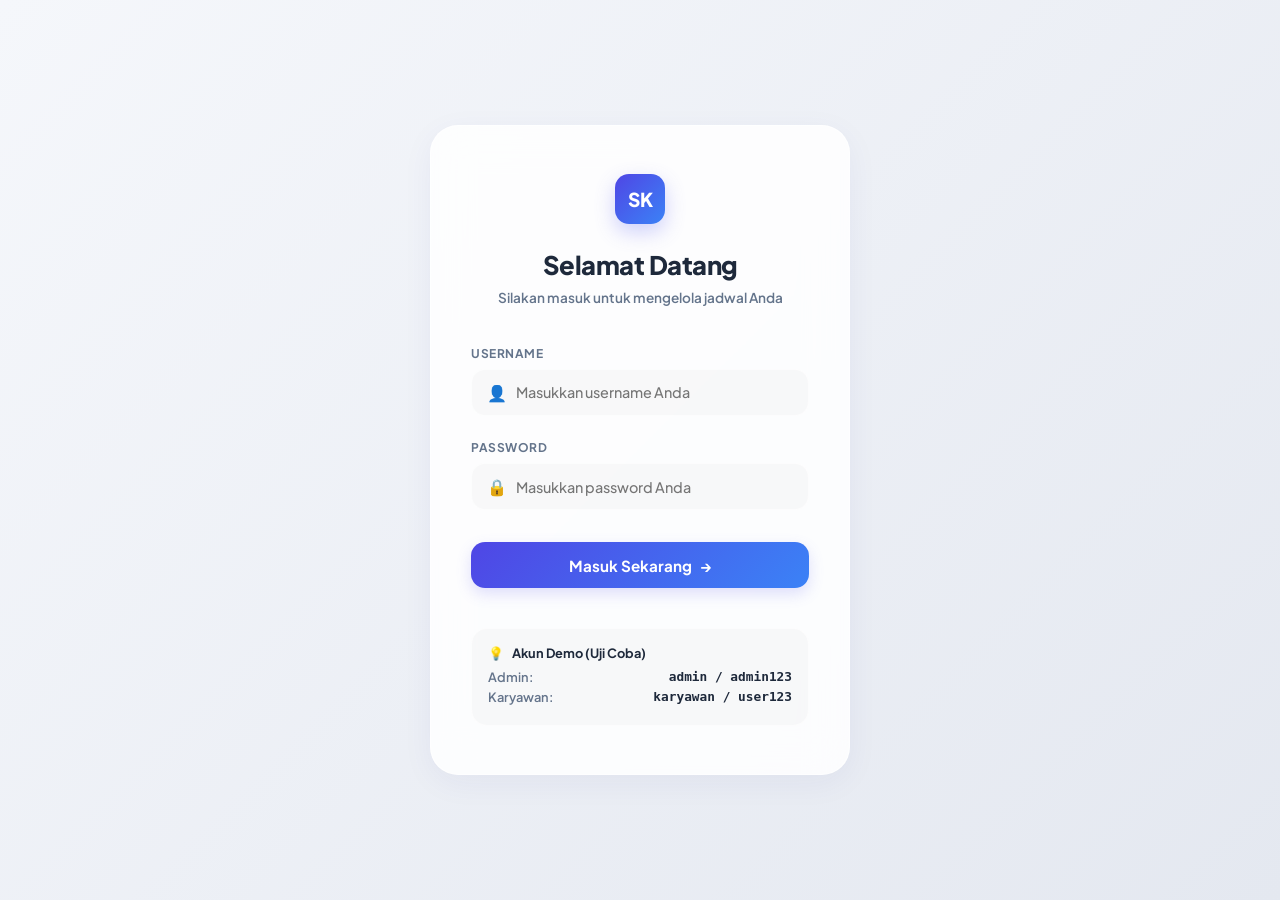
==== login.html @ 846942dc "Add files via upload" ====
<!DOCTYPE html>
<html lang="id">
<head>
    <meta charset="UTF-8">
    <meta name="viewport" content="width=device-width, initial-scale=1.0">
    <title>Masuk - Sistem Manajemen Kerja</title>
    <link rel="stylesheet" href="style.css">
    <link rel="preconnect" href="https://fonts.googleapis.com">
    <link rel="preconnect" href="https://fonts.gstatic.com" crossorigin>
    <link href="https://fonts.googleapis.com/css2?family=Plus+Jakarta+Sans:wght@400;600;700;800&display=swap" rel="stylesheet">
</head>
<body class="login-page">

    <div class="login-container">
        <div class="login-header">
            <div class="login-logo">
                <span>SK</span>
            </div>
            <h2>Selamat Datang</h2>
            <p>Silakan masuk untuk mengelola jadwal Anda</p>
        </div>

        <form id="loginForm">
            <div class="input-group">
                <label for="username">Username</label>
                <div class="input-wrapper">
                    <span class="input-icon">👤</span>
                    <input type="text" id="username" required placeholder="Masukkan username Anda">
                </div>
            </div>

            <div class="input-group">
                <label for="password">Password</label>
                <div class="input-wrapper">
                    <span class="input-icon">🔒</span>
                    <input type="password" id="password" required placeholder="Masukkan password Anda">
                </div>
            </div>

            <button type="submit" class="btn-login">
                <span>Masuk Sekarang</span>
                <span class="btn-arrow">→</span>
            </button>
        </form>

        <div class="credentials-hint">
            <div class="hint-header">
                <span>💡</span> <strong>Akun Demo (Uji Coba)</strong>
            </div>
            <div class="hint-body">
                <div class="hint-row">
                    <span class="hint-role">Admin:</span>
                    <span class="hint-creds">admin / admin123</span>
                </div>
                <div class="hint-row">
                    <span class="hint-role">Karyawan:</span>
                    <span class="hint-creds">karyawan / user123</span>
                </div>
            </div>
        </div>
    </div>

    <script src="script.js"></script>
    <script>
        // Memastikan tema gelap/terang terbawa sejak di halaman login
        document.addEventListener('DOMContentLoaded', function() {
            const currentTheme = localStorage.getItem('theme') || 'light';
            document.documentElement.setAttribute('data-theme', currentTheme);
        });
    </script>
</body>
</html>
---- style.css ----
/* --- TEMA & VARIABEL --- */
:root {
    --bg-gradient: linear-gradient(135deg, #f5f7fb 0%, #e4e8f0 100%);
    --glass-bg: rgba(255, 255, 255, 0.85);
    --glass-border: rgba(255, 255, 255, 0.6);
    --text-primary: #1e293b;
    --text-secondary: #64748b;
    
    --sidebar-bg: #ffffff;
    --sidebar-active-bg: linear-gradient(135deg, #4f46e5 0%, #3b82f6 100%);
    --sidebar-active-text: #ffffff;
    
    --accent-gradient: linear-gradient(135deg, #4f46e5 0%, #3b82f6 100%);
    --danger-gradient: linear-gradient(135deg, #ef4444 0%, #f43f5e 100%);
    --success-gradient: linear-gradient(135deg, #10b981 0%, #059669 100%);
    --warning-gradient: linear-gradient(135deg, #f59e0b 0%, #d97706 100%);
    
    --glass-shadow: 0 8px 32px 0 rgba(31, 38, 135, 0.05);
}

[data-theme="dark"] {
    --bg-gradient: radial-gradient(circle at top left, #0f172a, #020617);
    --glass-bg: rgba(30, 41, 59, 0.6);
    --glass-border: rgba(255, 255, 255, 0.05);
    --text-primary: #f8fafc;
    --text-secondary: #94a3b8;
    
    --sidebar-bg: rgba(15, 23, 42, 0.8);
    --sidebar-active-bg: linear-gradient(135deg, #6366f1 0%, #a855f7 100%);
    
    --accent-gradient: linear-gradient(135deg, #6366f1 0%, #a855f7 100%);
    --glass-shadow: 0 8px 32px 0 rgba(0, 0, 0, 0.3);
}

* {
    margin: 0; padding: 0; box-sizing: border-box;
    font-family: 'Plus Jakarta Sans', system-ui, sans-serif;
    transition: all 0.25s cubic-bezier(0.4, 0, 0.2, 1);
}

body {
    background: var(--bg-gradient);
    color: var(--text-primary);
    min-height: 100vh;
}

/* --- LAYOUT --- */
.dashboard-container {
    display: flex; height: 100vh; padding: 1.5rem; gap: 1.5rem;
}

.sidebar {
    width: 260px; background: var(--sidebar-bg); backdrop-filter: blur(10px);
    border: 1px solid var(--glass-border); border-radius: 24px;
    box-shadow: var(--glass-shadow); display: flex; flex-direction: column;
    justify-content: space-between; padding: 2rem 1.25rem;
}

.sidebar .logo h3 {
    font-weight: 800; font-size: 1.3rem; background: var(--accent-gradient);
    -webkit-background-clip: text; -webkit-text-fill-color: transparent;
    background-clip: text; color: transparent;
    text-align: center; margin-bottom: 2.5rem;
}

.sidebar ul { list-style: none; }
.sidebar ul li { margin-bottom: 0.5rem; }
.sidebar ul li a {
    color: var(--text-secondary); text-decoration: none; display: flex;
    padding: 0.85rem 1.25rem; border-radius: 14px; font-weight: 600; font-size: 0.9rem;
}
.sidebar ul li a:hover { background: rgba(255, 255, 255, 0.1); color: var(--text-primary); transform: translateX(4px); }
.sidebar ul li a.active { background: var(--sidebar-active-bg); color: var(--sidebar-active-text); box-shadow: 0 4px 15px rgba(99, 102, 241, 0.25); }

.sidebar-footer { text-align: center; font-size: 0.75rem; color: var(--text-secondary); }

.content { flex: 1; display: flex; flex-direction: column; overflow: hidden; }

/* --- HEADER & PROFIL DROPDOWN --- */
/* --- PERBAIKAN LAPISAN HEADER & DROPDOWN --- */
header {
    display: flex; 
    justify-content: space-between; 
    align-items: center;
    margin-bottom: 1.5rem; 
    background: var(--glass-bg); 
    backdrop-filter: blur(10px);
    border: 1px solid var(--glass-border); 
    padding: 1rem 2rem;
    border-radius: 20px; 
    box-shadow: var(--glass-shadow);
    
    /* Tambahkan dua baris ini agar berada paling depan */
    position: relative;
    z-index: 200; 
}

.header-right { 
    position: relative; 
    z-index: 210; /* Pastikan area profil lebih tinggi dari headernya */
}

/* Cari bagian dropdown-menu dan pastikan z-index-nya tinggi juga */
.dropdown-menu {
    position: absolute; 
    top: 120%; 
    right: 0; 
    width: 220px;
    background: var(--glass-bg); 
    backdrop-filter: blur(15px);
    border: 1px solid var(--glass-border); 
    border-radius: 16px;
    box-shadow: 0 10px 25px rgba(0,0,0,0.1); 
    padding: 0.75rem;
    display: flex; 
    flex-direction: column; 
    gap: 0.25rem;
    opacity: 0; 
    visibility: hidden; 
    transform: translateY(-10px);
    
    /* Tambahkan/pastikan baris ini ada */
    z-index: 300; 
}

header {
    display: flex; justify-content: space-between; align-items: center;
    margin-bottom: 1.5rem; background: var(--glass-bg); backdrop-filter: blur(10px);
    border: 1px solid var(--glass-border); padding: 1rem 2rem;
    border-radius: 20px; box-shadow: var(--glass-shadow);
}

header h2 { font-weight: 800; font-size: 1.4rem; letter-spacing: -0.5px; }
.date-now { color: var(--text-secondary); font-size: 0.85rem; font-weight: 600; }

.header-right { position: relative; }

.profile-dropdown {
    display: flex; align-items: center; gap: 1rem; cursor: pointer;
    background: rgba(0, 0, 0, 0.03); padding: 0.5rem 1rem; border-radius: 14px;
    border: 1px solid transparent;
}
[data-theme="dark"] .profile-dropdown { background: rgba(255, 255, 255, 0.05); }
.profile-dropdown:hover { border-color: var(--glass-border); background: rgba(0, 0, 0, 0.05); }

.profile-info { text-align: right; }
.profile-name { display: block; font-weight: 700; font-size: 0.9rem; }
.profile-role { display: block; font-size: 0.75rem; color: var(--text-secondary); font-weight: 600; }

.profile-avatar {
    width: 40px; height: 40px; background: var(--accent-gradient);
    border-radius: 12px; display: flex; justify-content: center;
    align-items: center; color: white; font-weight: 700; font-size: 0.9rem;
}

/* Dropdown Menu */
.dropdown-menu {
    position: absolute; top: 120%; right: 0; width: 220px;
    background: var(--glass-bg); backdrop-filter: blur(15px);
    border: 1px solid var(--glass-border); border-radius: 16px;
    box-shadow: 0 10px 25px rgba(0,0,0,0.1); padding: 0.75rem;
    display: flex; flex-direction: column; gap: 0.25rem;
    z-index: 100; opacity: 0; visibility: hidden; transform: translateY(-10px);
}
.dropdown-menu.show { opacity: 1; visibility: visible; transform: translateY(0); }

.dropdown-item {
    display: flex; justify-content: space-between; align-items: center;
    padding: 0.75rem 1rem; border-radius: 10px; font-size: 0.85rem; font-weight: 600;
}
.dropdown-item:hover { background: rgba(0, 0, 0, 0.05); }
[data-theme="dark"] .dropdown-item:hover { background: rgba(255, 255, 255, 0.05); }

.dropdown-divider { border: 0; height: 1px; background: var(--glass-border); margin: 0.5rem 0; }

.logout-item { color: #f43f5e; cursor: pointer; }
.logout-item:hover { background: #fee2e2; }
[data-theme="dark"] .logout-item:hover { background: rgba(244, 63, 94, 0.1); }

/* Switch Tema dengan Animasi */
.theme-item { cursor: pointer; }
.theme-icons { font-size: 1.1rem; position: relative; width: 24px; height: 24px; display: flex; justify-content: center; align-items: center;}
.icon-sun, .icon-moon { position: absolute; }

/* Logika Sembunyi/Muncul Ikon */
[data-theme="dark"] .icon-sun { opacity: 0; transform: rotate(45deg) scale(0); }
[data-theme="dark"] .icon-moon { opacity: 1; transform: rotate(0) scale(1); }
[data-theme="light"] .icon-sun { opacity: 1; transform: rotate(0) scale(1); }
[data-theme="light"] .icon-moon { opacity: 0; transform: rotate(-45deg) scale(0); }

/* --- SECTIONS & COMPONENTS --- */
.tab-content {
    display: none; background: var(--glass-bg); backdrop-filter: blur(10px);
    border: 1px solid var(--glass-border); padding: 1.5rem 2rem;
    border-radius: 24px; box-shadow: var(--glass-shadow); flex: 1; overflow-y: auto;
}
.tab-content.active { display: block; }
.tab-content h3 { font-weight: 800; margin-bottom: 1.5rem; }

.cards-grid { display: grid; grid-template-columns: repeat(auto-fit, minmax(240px, 1fr)); gap: 1.5rem; }
.card { background: rgba(255, 255, 255, 0.03); border: 1px solid var(--glass-border); padding: 2rem; border-radius: 20px; position: relative; overflow: hidden; }
.card::before { content: ''; position: absolute; top: 0; left: 0; width: 4px; height: 100%; background: var(--accent-gradient); }
.card h3 { font-size: 2.2rem; font-weight: 800; margin-bottom: 0.5rem; background: var(--accent-gradient); -webkit-background-clip: text; background-clip: text; -webkit-text-fill-color: transparent; }
.card p { color: var(--text-secondary); font-weight: 600; font-size: 0.8rem; text-transform: uppercase; }

.table-container { background: rgba(255, 255, 255, 0.02); border-radius: 16px; border: 1px solid var(--glass-border); overflow: hidden; }
table { width: 100%; border-collapse: collapse; text-align: left; }
table th, table td { padding: 1.25rem; }
table th { background: rgba(0, 0, 0, 0.03); color: var(--text-secondary); font-weight: 700; font-size: 0.75rem; text-transform: uppercase; }
table td { border-bottom: 1px solid var(--glass-border); font-size: 0.95rem; }
table tr:last-child td { border-bottom: none; }
table tr:hover td { background: rgba(255, 255, 255, 0.03); }

.badge { padding: 0.4rem 0.85rem; border-radius: 10px; font-size: 0.75rem; font-weight: 700; color: white; }
.badge.success { background: var(--success-gradient); }
.badge.warning { background: var(--warning-gradient); }
.badge.danger { background: var(--danger-gradient); }

/* CHAT */
.chat-box { border-radius: 20px; border: 1px solid var(--glass-border); display: flex; flex-direction: column; height: 400px; overflow: hidden; }
.chat-messages { flex: 1; padding: 1.5rem; overflow-y: auto; background: rgba(0, 0, 0, 0.02); display: flex; flex-direction: column; gap: 1rem; }
.msg { 
    padding: 0.85rem 1.25rem; 
    border-radius: 16px; 
    max-width: 65%; /* Maksimal lebar balon chat adalah 65% dari lebar area chat */
    font-size: 0.9rem; 
    line-height: 1.4;
    box-shadow: 0 2px 10px rgba(0,0,0,0.03);
    
    /* Tambahkan dua baris ini agar teks panjang otomatis turun ke bawah */
    white-space: pre-wrap;   /* Menjaga spasi dan enter tetap rapi */
    word-break: break-word; /* Memaksa kata yang sangat panjang untuk patah ke bawah */
}
.msg.system { background: transparent; text-align: center; max-width: 100%; color: var(--text-secondary); font-weight: 600; font-size: 0.8rem; }
.msg.admin { 
    background: var(--accent-gradient); 
    color: white; 
    margin-left: auto; /* Mendorong balon chat ke kanan */
    border-bottom-right-radius: 4px; 
    text-align: left; /* Teks di dalam balon tetap rata kiri agar mudah dibaca */
}
.chat-input-area { display: flex; gap: 0.75rem; padding: 1.25rem; background: var(--glass-bg); border-top: 1px solid var(--glass-border); }
.chat-input-area input { flex: 1; padding: 0.85rem 1.25rem; border: 1px solid var(--glass-border); border-radius: 14px; background: rgba(0, 0, 0, 0.02); color: var(--text-primary); }
.chat-input-area input:focus { outline: none; border-color: #4f46e5; }
.chat-input-area button { padding: 0 1.5rem; background: var(--accent-gradient); color: white; border: none; border-radius: 14px; cursor: pointer; font-weight: 700; }

.hidden { display: none !important; }

/* --- GAYA KHUSUS HALAMAN LOGIN MODERN --- */
.login-page {
    display: flex;
    justify-content: center;
    align-items: center;
    height: 100vh;
    background: var(--bg-gradient);
}

.login-page .login-container {
    background: var(--glass-bg);
    backdrop-filter: blur(20px);
    border: 1px solid var(--glass-border);
    padding: 3rem 2.5rem;
    border-radius: 28px;
    box-shadow: var(--glass-shadow);
    width: 420px;
    text-align: center;
}

.login-logo {
    width: 50px;
    height: 50px;
    background: var(--accent-gradient);
    border-radius: 14px;
    display: flex;
    justify-content: center;
    align-items: center;
    color: white;
    font-weight: 800;
    font-size: 1.2rem;
    margin: 0 auto 1.5rem auto;
    box-shadow: 0 8px 20px rgba(99, 102, 241, 0.3);
}

.login-header h2 {
    font-weight: 800;
    font-size: 1.6rem;
    letter-spacing: -0.5px;
    margin-bottom: 0.5rem;
}

.login-header p {
    color: var(--text-secondary);
    font-size: 0.85rem;
    font-weight: 600;
    margin-bottom: 2.5rem;
}

.login-page .input-group {
    text-align: left;
    margin-bottom: 1.5rem;
}

.login-page .input-group label {
    display: block;
    font-size: 0.75rem;
    font-weight: 700;
    text-transform: uppercase;
    color: var(--text-secondary);
    letter-spacing: 0.5px;
    margin-bottom: 0.5rem;
}

.input-wrapper {
    position: relative;
    display: flex;
    align-items: center;
}

.input-icon {
    position: absolute;
    left: 1rem;
    font-size: 1rem;
    color: var(--text-secondary);
}

.login-page .input-group input {
    width: 100%;
    padding: 0.85rem 1rem 0.85rem 2.75rem;
    border: 1px solid var(--glass-border);
    border-radius: 14px;
    background: rgba(0, 0, 0, 0.02);
    color: var(--text-primary);
    font-weight: 500;
    font-size: 0.9rem;
}
[data-theme="dark"] .login-page .input-group input { background: rgba(255, 255, 255, 0.02); }
.login-page .input-group input:focus {
    outline: none;
    border-color: #4f46e5;
    background: transparent;
}

.btn-login {
    width: 100%;
    padding: 0.85rem;
    background: var(--accent-gradient);
    color: white;
    border: none;
    border-radius: 14px;
    cursor: pointer;
    font-weight: 700;
    font-size: 0.95rem;
    display: flex;
    justify-content: center;
    align-items: center;
    gap: 0.5rem;
    box-shadow: 0 6px 15px rgba(99, 102, 241, 0.2);
    margin-top: 2rem;
}

.btn-login:hover {
    transform: translateY(-2px);
    box-shadow: 0 8px 25px rgba(99, 102, 241, 0.3);
}

.btn-arrow {
    transition: transform 0.25s ease;
}
.btn-login:hover .btn-arrow {
    transform: translateX(4px);
}

.credentials-hint {
    margin-top: 2.5rem;
    background: rgba(0, 0, 0, 0.02);
    border: 1px solid var(--glass-border);
    border-radius: 16px;
    padding: 1rem;
    text-align: left;
}
[data-theme="dark"] .credentials-hint { background: rgba(255, 255, 255, 0.02); }

.hint-header {
    font-size: 0.8rem;
    margin-bottom: 0.5rem;
    display: flex;
    align-items: center;
    gap: 0.5rem;
}

.hint-body {
    font-size: 0.8rem;
}

.hint-row {
    display: flex;
    justify-content: space-between;
    margin-bottom: 0.25rem;
}

.hint-role {
    color: var(--text-secondary);
    font-weight: 600;
}

.hint-creds {
    font-family: monospace;
    font-weight: 700;
    color: var(--text-primary);
}

/* --- KODE UNTUK SCROLLBAR MODERN & MINIMALIS --- */

/* 1. Mengatur area scroll secara umum di area chat */
.chat-messages::-webkit-scrollbar {
    width: 6px;               /* Membuat batang scroll lebih tipis */
    background-color: transparent; /* Area jalannya transparan agar tidak kaku */
}

/* 2. Mengatur "Handle" (batang yang bisa digeser) */
.chat-messages::-webkit-scrollbar-thumb {
    background-color: rgba(99, 102, 241, 0.2); /* Warna gradien ungu lembut, transparan */
    border-radius: 99px;      /* Membulat sempurna */
    border: none;             /* Menghilangkan garis pinggir bawaan */
}

/* 3. Efek saat "Handle" diarahkan kursor (hover) */
.chat-messages::-webkit-scrollbar-thumb:hover {
    background-color: rgba(99, 102, 241, 0.5); /* Warna menjadi lebih jelas saat disentuh */
}

/* --- OPTIONAL: Menghilangkan Tombol Panah Bawaan (Atas & Bawah) --- */
.chat-messages::-webkit-scrollbar-button {
    display: none; /* Tombol panah seperti di gambar kamu akan hilang agar lebih bersih */
}
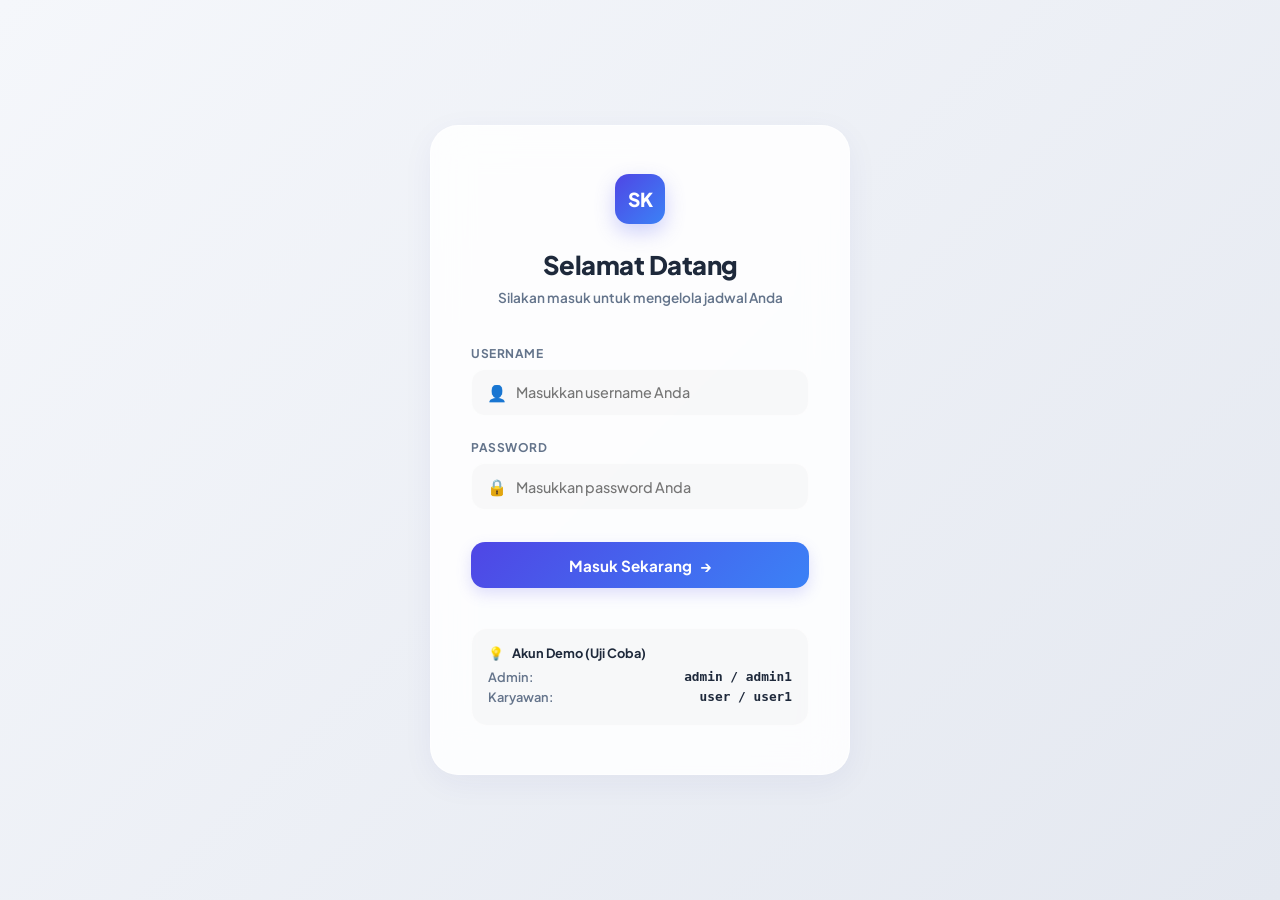
==== commit 56a04fc2: "Change demo account credentials in login.html Updated demo account credentials for login page." ====
--- a/login.html
+++ b/login.html
@@ -50,11 +50,11 @@
             <div class="hint-body">
                 <div class="hint-row">
                     <span class="hint-role">Admin:</span>
-                    <span class="hint-creds">admin / admin123</span>
+                    <span class="hint-creds">admin / admin1</span>
                 </div>
                 <div class="hint-row">
                     <span class="hint-role">Karyawan:</span>
-                    <span class="hint-creds">karyawan / user123</span>
+                    <span class="hint-creds">user / user1</span>
                 </div>
             </div>
         </div>
@@ -69,4 +69,4 @@
         });
     </script>
 </body>
-</html>+</html>
